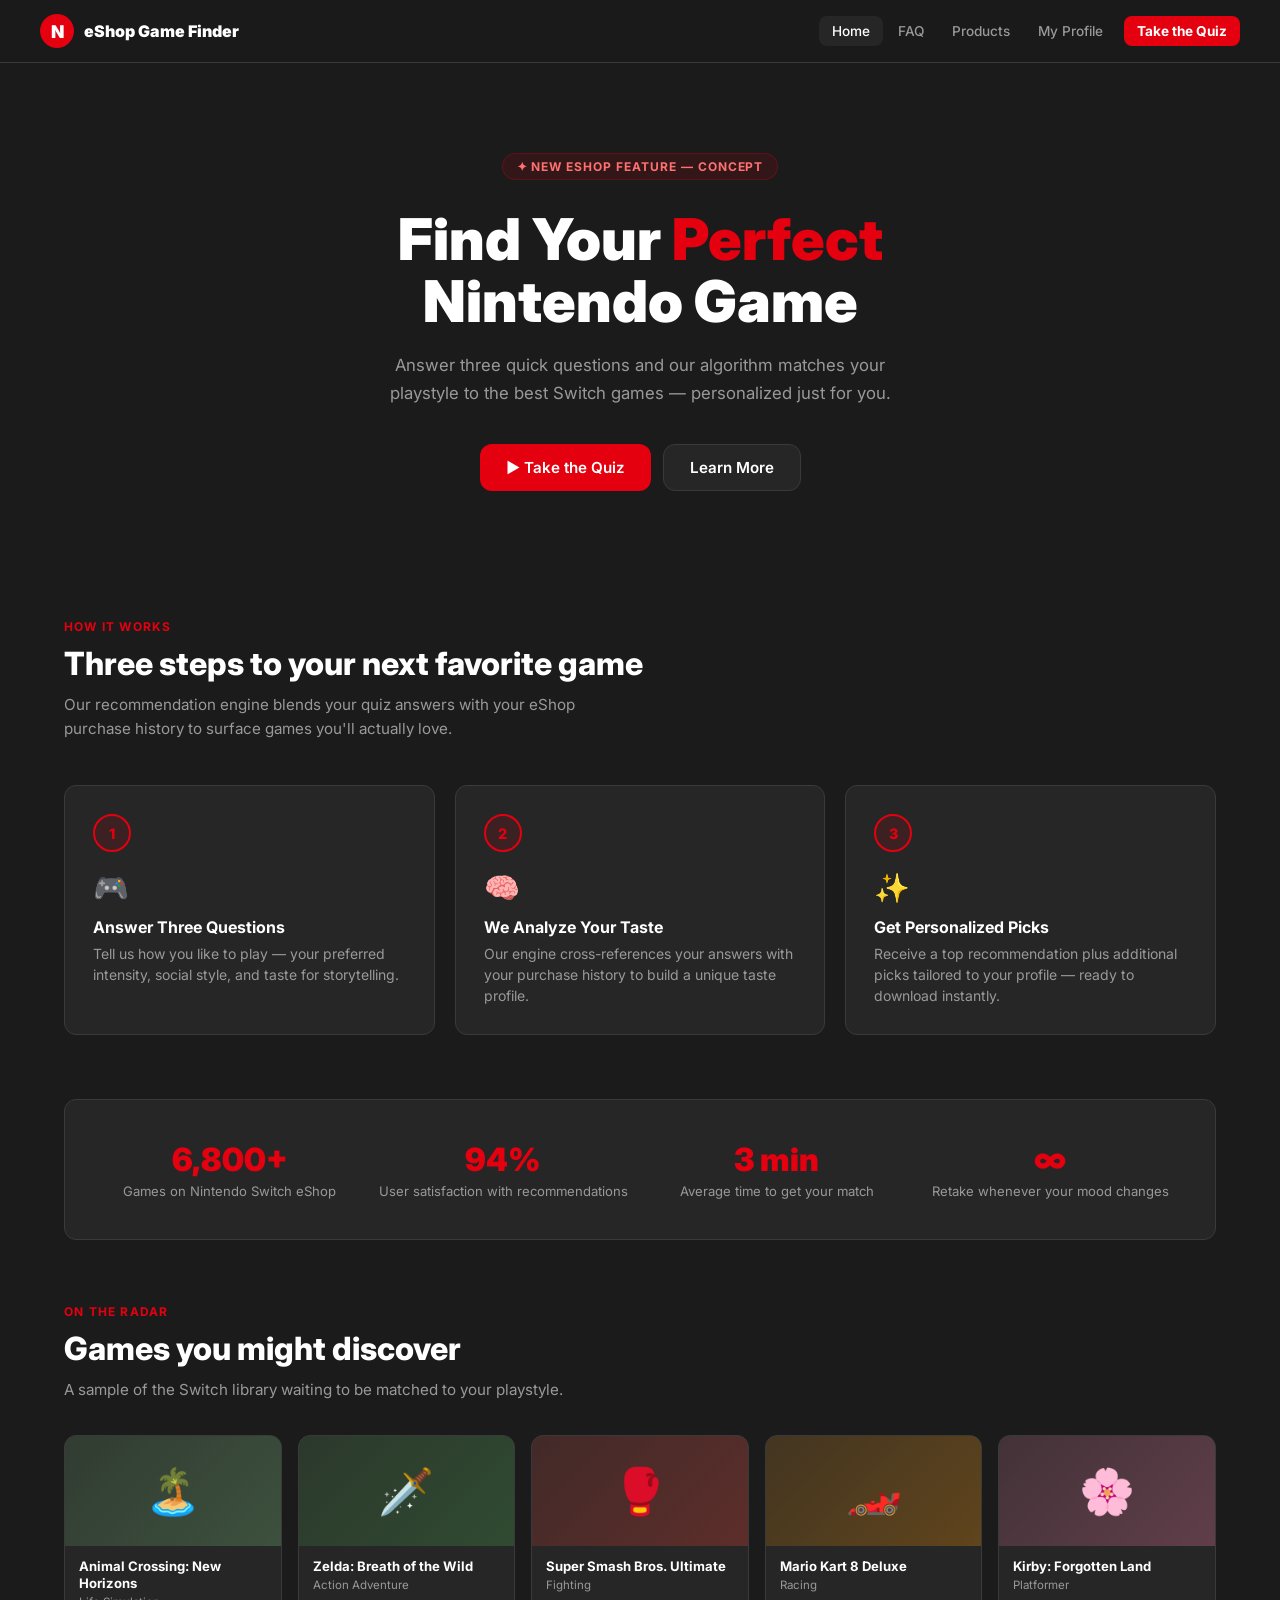
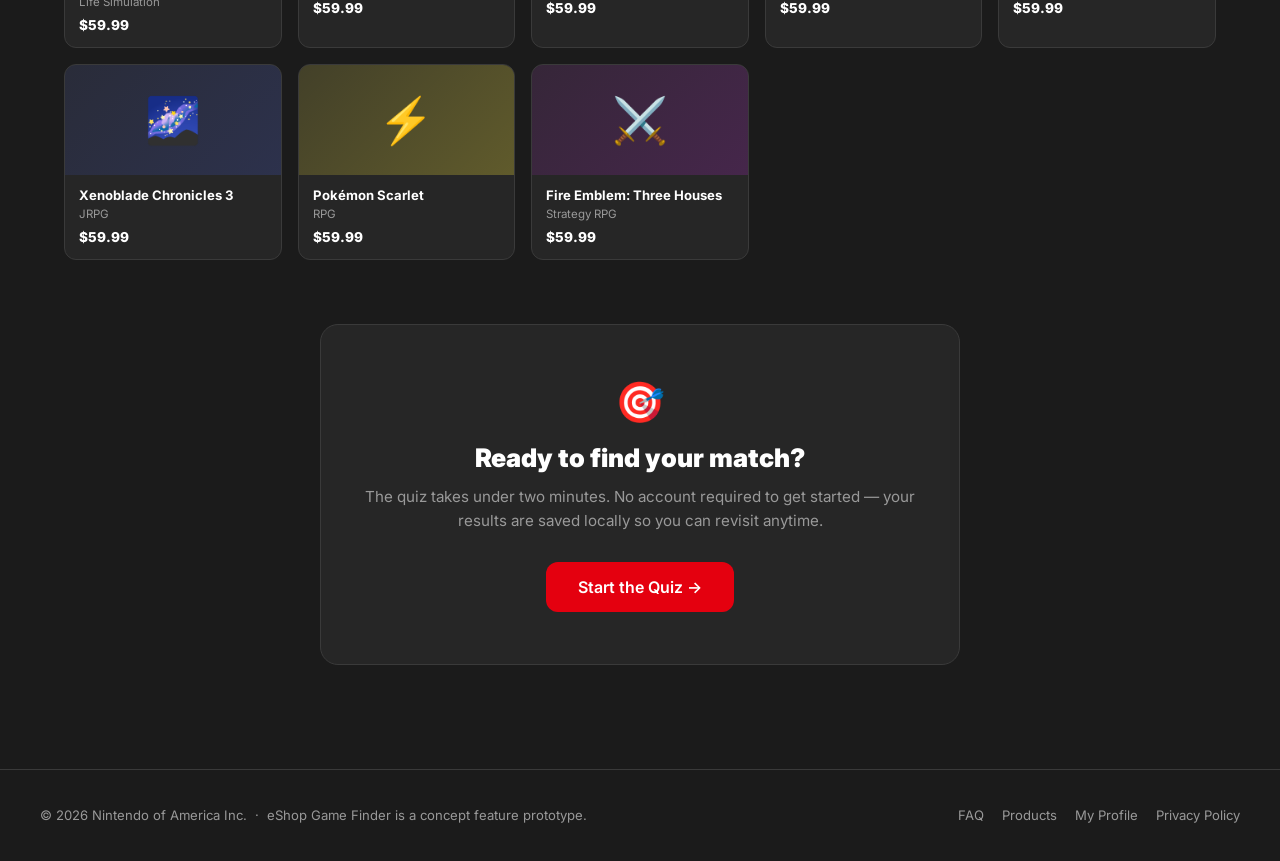
==== index.html @ c7a5e403 "Add files via upload" ====
<!DOCTYPE html>
<html lang="en">
<head>
  <meta charset="UTF-8">
  <meta name="viewport" content="width=device-width, initial-scale=1.0">
  <title>Nintendo eShop — Game Finder</title>
  <link rel="stylesheet" href="styles.css">
</head>
<body>

<nav class="nav">
  <div class="nav-inner">
    <a href="index.html" class="nav-logo">
      <div class="logo-mark">N</div>
      eShop Game Finder
    </a>
    <div class="nav-links">
      <a href="index.html" class="nav-link active">Home</a>
      <a href="faq.html" class="nav-link">FAQ</a>
      <a href="other-products.html" class="nav-link">Products</a>
      <a href="profile.html" class="nav-link">My Profile</a>
      <a href="quiz.html" class="nav-link quiz-cta">Take the Quiz</a>
    </div>
  </div>
</nav>

<!-- HERO -->
<div class="hero">
  <div class="hero-badge">✦ New eShop Feature — Concept</div>
  <h1>Find Your <span>Perfect</span><br>Nintendo Game</h1>
  <p>Answer three quick questions and our algorithm matches your playstyle to the best Switch games — personalized just for you.</p>
  <div class="hero-actions">
    <a href="quiz.html" class="btn btn-primary">▶ Take the Quiz</a>
    <a href="faq.html" class="btn btn-secondary">Learn More</a>
  </div>
</div>

<!-- HOW IT WORKS -->
<section>
  <div class="section-label">How It Works</div>
  <div class="section-title">Three steps to your next favorite game</div>
  <p class="section-sub">Our recommendation engine blends your quiz answers with your eShop purchase history to surface games you'll actually love.</p>
  <div class="steps">
    <div class="step-card">
      <div class="step-num">1</div>
      <div class="step-icon">🎮</div>
      <h3>Answer Three Questions</h3>
      <p>Tell us how you like to play — your preferred intensity, social style, and taste for storytelling.</p>
    </div>
    <div class="step-card">
      <div class="step-num">2</div>
      <div class="step-icon">🧠</div>
      <h3>We Analyze Your Taste</h3>
      <p>Our engine cross-references your answers with your purchase history to build a unique taste profile.</p>
    </div>
    <div class="step-card">
      <div class="step-num">3</div>
      <div class="step-icon">✨</div>
      <h3>Get Personalized Picks</h3>
      <p>Receive a top recommendation plus additional picks tailored to your profile — ready to download instantly.</p>
    </div>
  </div>
</section>

<!-- STATS BANNER -->
<div class="stats-banner">
  <div>
    <div class="stat-big">6,800+</div>
    <div class="stat-desc">Games on Nintendo Switch eShop</div>
  </div>
  <div>
    <div class="stat-big">94%</div>
    <div class="stat-desc">User satisfaction with recommendations</div>
  </div>
  <div>
    <div class="stat-big">3 min</div>
    <div class="stat-desc">Average time to get your match</div>
  </div>
  <div>
    <div class="stat-big">∞</div>
    <div class="stat-desc">Retake whenever your mood changes</div>
  </div>
</div>

<!-- FEATURED GAMES -->
<section>
  <div class="section-label">On the Radar</div>
  <div class="section-title">Games you might discover</div>
  <p class="section-sub">A sample of the Switch library waiting to be matched to your playstyle.</p>
  <div class="games-grid">
    <div class="game-card"><div class="game-cover" style="background:linear-gradient(135deg,#7BC67E22,#7BC67E44)">🏝️</div><div class="game-info"><div class="game-title">Animal Crossing: New Horizons</div><div class="game-genre">Life Simulation</div><div class="game-price">$59.99</div></div></div>
    <div class="game-card"><div class="game-cover" style="background:linear-gradient(135deg,#4CAF5022,#4CAF5044)">🗡️</div><div class="game-info"><div class="game-title">Zelda: Breath of the Wild</div><div class="game-genre">Action Adventure</div><div class="game-price">$59.99</div></div></div>
    <div class="game-card"><div class="game-cover" style="background:linear-gradient(135deg,#F4433622,#F4433644)">🥊</div><div class="game-info"><div class="game-title">Super Smash Bros. Ultimate</div><div class="game-genre">Fighting</div><div class="game-price">$59.99</div></div></div>
    <div class="game-card"><div class="game-cover" style="background:linear-gradient(135deg,#FF980022,#FF980044)">🏎️</div><div class="game-info"><div class="game-title">Mario Kart 8 Deluxe</div><div class="game-genre">Racing</div><div class="game-price">$59.99</div></div></div>
    <div class="game-card"><div class="game-cover" style="background:linear-gradient(135deg,#FF80AB22,#FF80AB44)">🌸</div><div class="game-info"><div class="game-title">Kirby: Forgotten Land</div><div class="game-genre">Platformer</div><div class="game-price">$59.99</div></div></div>
    <div class="game-card"><div class="game-cover" style="background:linear-gradient(135deg,#3F51B522,#3F51B544)">🌌</div><div class="game-info"><div class="game-title">Xenoblade Chronicles 3</div><div class="game-genre">JRPG</div><div class="game-price">$59.99</div></div></div>
    <div class="game-card"><div class="game-cover" style="background:linear-gradient(135deg,#FFEB3B22,#FFEB3B44)">⚡</div><div class="game-info"><div class="game-title">Pokémon Scarlet</div><div class="game-genre">RPG</div><div class="game-price">$59.99</div></div></div>
    <div class="game-card"><div class="game-cover" style="background:linear-gradient(135deg,#9C27B022,#9C27B044)">⚔️</div><div class="game-info"><div class="game-title">Fire Emblem: Three Houses</div><div class="game-genre">Strategy RPG</div><div class="game-price">$59.99</div></div></div>
  </div>
</section>

<!-- CTA BAND -->
<section style="text-align:center; padding-top:0;">
  <div style="background:var(--surface); border:1px solid var(--border); border-radius:18px; padding:52px 32px; max-width:640px; margin:0 auto;">
    <div style="font-size:2.5rem; margin-bottom:16px;">🎯</div>
    <h2 style="font-size:1.6rem; font-weight:900; margin-bottom:12px;">Ready to find your match?</h2>
    <p style="color:var(--text-muted); margin-bottom:28px; font-size:0.95rem; line-height:1.6;">The quiz takes under two minutes. No account required to get started — your results are saved locally so you can revisit anytime.</p>
    <a href="quiz.html" class="btn btn-primary" style="font-size:1rem; padding:15px 32px;">Start the Quiz →</a>
  </div>
</section>

<footer>
  <div class="footer-inner">
    <div class="footer-text">© 2026 Nintendo of America Inc. &nbsp;·&nbsp; eShop Game Finder is a concept feature prototype.</div>
    <div class="footer-links">
      <a href="faq.html">FAQ</a>
      <a href="other-products.html">Products</a>
      <a href="profile.html">My Profile</a>
      <a href="#">Privacy Policy</a>
    </div>
  </div>
</footer>

</body>
</html>
---- styles.css ----
@import url('https://fonts.googleapis.com/css2?family=Inter:wght@300;400;500;600;700;900&display=swap');

* { margin: 0; padding: 0; box-sizing: border-box; }

:root {
  --red: #E4000F;
  --dark-red: #B8000C;
  --bg: #1B1B1B;
  --surface: #262626;
  --surface-2: #333;
  --text: #FFFFFF;
  --text-muted: #999;
  --border: #3A3A3A;
  --radius: 12px;
  --ease: 0.2s ease;
}

body {
  font-family: 'Inter', -apple-system, sans-serif;
  background: var(--bg);
  color: var(--text);
  min-height: 100vh;
}

/* ── NAV ── */
.nav {
  background: rgba(27,27,27,0.96);
  backdrop-filter: blur(12px);
  border-bottom: 1px solid var(--border);
  position: sticky;
  top: 0;
  z-index: 100;
  padding: 0 24px;
}
.nav-inner {
  max-width: 1200px;
  margin: 0 auto;
  display: flex;
  align-items: center;
  height: 62px;
  gap: 8px;
}
.nav-logo {
  display: flex;
  align-items: center;
  gap: 10px;
  text-decoration: none;
  color: var(--text);
  font-weight: 900;
  font-size: 1rem;
  margin-right: auto;
}
.logo-mark {
  background: var(--red);
  color: #fff;
  width: 34px;
  height: 34px;
  border-radius: 50%;
  display: flex;
  align-items: center;
  justify-content: center;
  font-size: 1.1rem;
  font-weight: 900;
  flex-shrink: 0;
}
.nav-links { display: flex; gap: 2px; align-items: center; }
.nav-link {
  color: var(--text-muted);
  text-decoration: none;
  padding: 7px 13px;
  border-radius: 8px;
  font-size: 0.85rem;
  font-weight: 500;
  transition: all var(--ease);
  white-space: nowrap;
}
.nav-link:hover { color: var(--text); background: var(--surface); }
.nav-link.active { color: var(--text); background: var(--surface); }
.nav-link.quiz-cta { background: var(--red); color: #fff; font-weight: 700; margin-left: 6px; }
.nav-link.quiz-cta:hover { background: var(--dark-red); }

/* ── BUTTONS ── */
.btn {
  display: inline-flex;
  align-items: center;
  gap: 8px;
  padding: 13px 26px;
  border-radius: var(--radius);
  font-size: 0.95rem;
  font-weight: 600;
  text-decoration: none;
  cursor: pointer;
  border: none;
  font-family: inherit;
  transition: all var(--ease);
}
.btn-primary { background: var(--red); color: #fff; }
.btn-primary:hover { background: var(--dark-red); transform: translateY(-2px); }
.btn-secondary { background: var(--surface); color: var(--text); border: 1px solid var(--border); }
.btn-secondary:hover { background: var(--surface-2); }
.btn-ghost { background: transparent; color: var(--text-muted); padding: 13px 16px; }
.btn-ghost:hover { color: var(--text); }

/* ── HERO ── */
.hero {
  text-align: center;
  padding: 90px 24px 64px;
  max-width: 1200px;
  margin: 0 auto;
}
.hero-badge {
  display: inline-flex;
  align-items: center;
  gap: 8px;
  background: rgba(228,0,15,0.12);
  border: 1px solid rgba(228,0,15,0.25);
  color: #FF7070;
  padding: 5px 14px;
  border-radius: 100px;
  font-size: 0.75rem;
  font-weight: 700;
  text-transform: uppercase;
  letter-spacing: 0.08em;
  margin-bottom: 28px;
}
.hero h1 {
  font-size: clamp(2rem, 5vw, 3.6rem);
  font-weight: 900;
  line-height: 1.08;
  margin-bottom: 20px;
  max-width: 740px;
  margin-left: auto;
  margin-right: auto;
}
.hero h1 span { color: var(--red); }
.hero p {
  font-size: 1.05rem;
  color: var(--text-muted);
  max-width: 540px;
  margin: 0 auto 36px;
  line-height: 1.65;
}
.hero-actions { display: flex; gap: 12px; justify-content: center; flex-wrap: wrap; }

/* ── SECTIONS ── */
section { padding: 64px 24px; max-width: 1200px; margin: 0 auto; }
.section-label {
  font-size: 0.75rem;
  font-weight: 700;
  text-transform: uppercase;
  letter-spacing: 0.1em;
  color: var(--red);
  margin-bottom: 10px;
}
.section-title { font-size: clamp(1.4rem,3vw,2rem); font-weight: 800; margin-bottom: 10px; }
.section-sub { color: var(--text-muted); font-size: 0.95rem; line-height: 1.6; max-width: 520px; }

/* ── STEPS ── */
.steps {
  display: grid;
  grid-template-columns: repeat(auto-fit, minmax(260px, 1fr));
  gap: 20px;
  margin-top: 44px;
}
.step-card {
  background: var(--surface);
  border: 1px solid var(--border);
  border-radius: var(--radius);
  padding: 28px;
}
.step-num {
  width: 38px; height: 38px;
  background: rgba(228,0,15,0.12);
  border: 2px solid var(--red);
  border-radius: 50%;
  display: flex; align-items: center; justify-content: center;
  font-weight: 800; color: var(--red); font-size: 0.9rem;
  margin-bottom: 18px;
}
.step-icon { font-size: 1.8rem; margin-bottom: 12px; }
.step-card h3 { font-size: 1rem; font-weight: 700; margin-bottom: 6px; }
.step-card p { color: var(--text-muted); font-size: 0.875rem; line-height: 1.5; }

/* ── GAME CARDS ── */
.games-grid {
  display: grid;
  grid-template-columns: repeat(auto-fill, minmax(180px, 1fr));
  gap: 16px;
  margin-top: 32px;
}
.game-card {
  background: var(--surface);
  border: 1px solid var(--border);
  border-radius: var(--radius);
  overflow: hidden;
  transition: all var(--ease);
  cursor: default;
}
.game-card:hover { transform: translateY(-4px); border-color: var(--red); }
.game-cover {
  height: 110px;
  display: flex; align-items: center; justify-content: center;
  font-size: 2.8rem;
}
.game-info { padding: 12px 14px 14px; }
.game-title { font-size: 0.82rem; font-weight: 700; margin-bottom: 3px; line-height: 1.3; }
.game-genre { font-size: 0.72rem; color: var(--text-muted); margin-bottom: 8px; }
.game-price { font-size: 0.85rem; font-weight: 800; color: #fff; }

/* ── QUIZ ── */
.quiz-wrap {
  max-width: 680px;
  margin: 0 auto;
  padding: 56px 24px 80px;
}
.quiz-header { text-align: center; margin-bottom: 44px; }
.progress-track {
  height: 4px;
  background: var(--surface-2);
  border-radius: 100px;
  margin-bottom: 44px;
  overflow: hidden;
}
.progress-fill {
  height: 100%;
  background: var(--red);
  border-radius: 100px;
  transition: width 0.4s ease;
}
.q-card {
  background: var(--surface);
  border: 1px solid var(--border);
  border-radius: 18px;
  padding: 40px;
  display: none;
  animation: fadeUp 0.3s ease;
}
.q-card.active { display: block; }
@keyframes fadeUp {
  from { opacity: 0; transform: translateY(18px); }
  to   { opacity: 1; transform: translateY(0); }
}
.q-label { font-size: 0.72rem; font-weight: 700; text-transform: uppercase; letter-spacing: 0.1em; color: var(--red); margin-bottom: 10px; }
.q-text { font-size: 1.35rem; font-weight: 800; margin-bottom: 6px; line-height: 1.25; }
.q-sub { color: var(--text-muted); font-size: 0.875rem; margin-bottom: 32px; }
.slider-labels { display: flex; justify-content: space-between; margin-bottom: 10px; font-size: 0.75rem; color: var(--text-muted); }
input[type=range] {
  width: 100%;
  -webkit-appearance: none;
  height: 6px;
  border-radius: 100px;
  background: var(--surface-2);
  outline: none;
  cursor: pointer;
  margin-bottom: 16px;
}
input[type=range]::-webkit-slider-thumb {
  -webkit-appearance: none;
  width: 26px; height: 26px;
  border-radius: 50%;
  background: var(--red);
  cursor: pointer;
  box-shadow: 0 0 0 5px rgba(228,0,15,0.18);
  transition: box-shadow 0.15s;
}
input[type=range]::-webkit-slider-thumb:hover { box-shadow: 0 0 0 10px rgba(228,0,15,0.18); }
.slider-val { text-align: center; font-size: 2.2rem; font-weight: 900; color: var(--red); margin-bottom: 6px; }
.slider-desc { text-align: center; font-size: 0.875rem; color: var(--text-muted); min-height: 22px; }
.q-nav { display: flex; justify-content: space-between; align-items: center; margin-top: 12px; }

/* ── RESULTS ── */
.result-card {
  background: var(--surface);
  border: 1px solid var(--border);
  border-radius: 18px;
  padding: 40px;
  display: none;
  animation: fadeUp 0.3s ease;
}
.result-card.active { display: block; }
.result-top { text-align: center; margin-bottom: 28px; }
.result-badge {
  display: inline-block;
  background: rgba(76,175,80,0.12);
  border: 1px solid rgba(76,175,80,0.28);
  color: #81C784;
  padding: 5px 14px;
  border-radius: 100px;
  font-size: 0.72rem;
  font-weight: 700;
  text-transform: uppercase;
  letter-spacing: 0.08em;
  margin-bottom: 14px;
}
.result-top h2 { font-size: 1.6rem; font-weight: 900; margin-bottom: 6px; }
.result-top p { color: var(--text-muted); font-size: 0.9rem; }
.rec-main {
  background: var(--surface-2);
  border-radius: var(--radius);
  padding: 24px;
  display: flex;
  gap: 20px;
  align-items: flex-start;
  margin-bottom: 20px;
}
.game-icon-xl {
  font-size: 3.2rem;
  width: 72px; height: 72px;
  background: var(--bg);
  border-radius: 12px;
  display: flex; align-items: center; justify-content: center;
  flex-shrink: 0;
}
.rec-name { font-size: 1.2rem; font-weight: 900; margin-bottom: 3px; }
.rec-genre-tag { color: var(--red); font-size: 0.72rem; font-weight: 700; text-transform: uppercase; letter-spacing: 0.05em; margin-bottom: 8px; }
.rec-desc { color: var(--text-muted); font-size: 0.875rem; line-height: 1.55; margin-bottom: 14px; }
.rec-price { font-size: 1rem; font-weight: 900; }
.also-like { margin-top: 24px; }
.also-like h4 { font-size: 0.8rem; font-weight: 600; color: var(--text-muted); margin-bottom: 12px; text-transform: uppercase; letter-spacing: 0.06em; }
.also-grid { display: grid; grid-template-columns: 1fr 1fr; gap: 10px; }
.also-card {
  background: var(--bg);
  border: 1px solid var(--border);
  border-radius: 10px;
  padding: 14px;
  display: flex; gap: 10px; align-items: center;
}
.also-icon { font-size: 1.4rem; }
.also-name { font-size: 0.82rem; font-weight: 600; margin-bottom: 2px; line-height: 1.2; }
.also-genre { font-size: 0.72rem; color: var(--text-muted); }
.result-actions { display: flex; gap: 10px; margin-top: 24px; flex-wrap: wrap; }

/* ── FAQ ── */
.faq-wrap { max-width: 760px; margin: 0 auto; padding: 60px 24px 80px; }
.faq-category-label { font-size: 0.72rem; font-weight: 700; text-transform: uppercase; letter-spacing: 0.1em; color: var(--red); margin: 40px 0 4px; }
.faq-item { border-bottom: 1px solid var(--border); }
.faq-item:first-of-type { border-top: 1px solid var(--border); }
.faq-q {
  width: 100%; background: none; border: none; color: var(--text);
  text-align: left; padding: 18px 0; font-size: 0.95rem; font-weight: 600;
  cursor: pointer; display: flex; justify-content: space-between; align-items: center;
  gap: 16px; font-family: inherit; transition: color var(--ease);
}
.faq-q:hover { color: var(--red); }
.faq-chevron { transition: transform var(--ease); color: var(--text-muted); flex-shrink: 0; font-size: 1.1rem; }
.faq-item.open .faq-chevron { transform: rotate(180deg); color: var(--red); }
.faq-a { max-height: 0; overflow: hidden; transition: max-height 0.35s ease, padding 0.3s ease; }
.faq-item.open .faq-a { max-height: 600px; padding-bottom: 18px; }
.faq-a p { color: var(--text-muted); line-height: 1.7; font-size: 0.9rem; }
.faq-a p + p { margin-top: 10px; }

/* ── PRODUCTS ── */
.products-grid {
  display: grid;
  grid-template-columns: repeat(auto-fill, minmax(270px,1fr));
  gap: 20px;
  margin-top: 32px;
}
.product-card {
  background: var(--surface);
  border: 1px solid var(--border);
  border-radius: var(--radius);
  overflow: hidden;
  transition: all var(--ease);
}
.product-card:hover { transform: translateY(-4px); border-color: var(--red); }
.product-cover {
  height: 150px;
  display: flex; align-items: center; justify-content: center;
  font-size: 3.5rem;
}
.product-info { padding: 18px 20px 20px; }
.product-name { font-size: 0.95rem; font-weight: 700; margin-bottom: 6px; }
.product-desc { color: var(--text-muted); font-size: 0.82rem; line-height: 1.5; margin-bottom: 12px; }
.product-price { font-size: 0.95rem; font-weight: 800; color: #fff; }
.tag { display: inline-block; background: rgba(228,0,15,0.12); color: #FF7070; font-size: 0.68rem; font-weight: 700; padding: 3px 8px; border-radius: 6px; text-transform: uppercase; letter-spacing: 0.05em; margin-bottom: 8px; }

/* ── PROFILE ── */
.profile-wrap { max-width: 880px; margin: 0 auto; padding: 56px 24px 80px; }
.profile-hero {
  display: flex; align-items: center; gap: 24px;
  background: var(--surface);
  border: 1px solid var(--border);
  border-radius: var(--radius);
  padding: 28px 32px;
  margin-bottom: 24px;
}
.avatar {
  width: 72px; height: 72px;
  background: var(--red);
  border-radius: 50%;
  display: flex; align-items: center; justify-content: center;
  font-size: 1.8rem; color: #fff;
  flex-shrink: 0;
}
.profile-name { font-size: 1.3rem; font-weight: 800; margin-bottom: 2px; }
.profile-since { color: var(--text-muted); font-size: 0.85rem; }
.profile-stats { display: flex; gap: 28px; margin-top: 12px; }
.stat-val { font-size: 1.4rem; font-weight: 900; color: var(--red); }
.stat-lbl { font-size: 0.72rem; color: var(--text-muted); text-transform: uppercase; letter-spacing: 0.06em; }
.p-card { background: var(--surface); border: 1px solid var(--border); border-radius: var(--radius); padding: 24px 28px; margin-bottom: 20px; }
.p-card-title { font-size: 0.9rem; font-weight: 700; margin-bottom: 18px; padding-bottom: 12px; border-bottom: 1px solid var(--border); }
.purchase-row { display: flex; align-items: center; gap: 14px; padding: 11px 0; border-bottom: 1px solid var(--border); }
.purchase-row:last-child { border-bottom: none; }
.p-icon { font-size: 1.4rem; width: 38px; height: 38px; background: var(--bg); border-radius: 8px; display: flex; align-items: center; justify-content: center; flex-shrink: 0; }
.p-name { font-size: 0.87rem; font-weight: 600; flex: 1; }
.p-date { font-size: 0.77rem; color: var(--text-muted); white-space: nowrap; }
.p-price { font-size: 0.85rem; font-weight: 700; }
.rec-row { display: flex; gap: 12px; align-items: center; padding: 12px 0; border-bottom: 1px solid var(--border); }
.rec-row:last-child { border-bottom: none; }
.rec-rank { font-size: 0.72rem; font-weight: 700; color: var(--red); width: 28px; }
.rec-row-info h4 { font-size: 0.87rem; font-weight: 600; margin-bottom: 2px; }
.rec-row-info p { font-size: 0.77rem; color: var(--text-muted); }
.match-bar-wrap { margin-left: auto; width: 80px; }
.match-label { font-size: 0.68rem; color: var(--text-muted); text-align: right; margin-bottom: 3px; }
.match-bar { height: 4px; background: var(--surface-2); border-radius: 100px; overflow: hidden; }
.match-fill { height: 100%; background: var(--red); border-radius: 100px; }

/* ── STATS BANNER ── */
.stats-banner {
  background: var(--surface);
  border: 1px solid var(--border);
  border-radius: var(--radius);
  padding: 40px;
  display: grid;
  grid-template-columns: repeat(auto-fit, minmax(160px,1fr));
  gap: 24px;
  text-align: center;
  margin: 0 24px;
  max-width: 1152px;
  margin-left: auto; margin-right: auto;
}
.stat-big { font-size: 2rem; font-weight: 900; color: var(--red); }
.stat-desc { font-size: 0.82rem; color: var(--text-muted); margin-top: 4px; }

/* ── FOOTER ── */
footer {
  border-top: 1px solid var(--border);
  padding: 36px 24px;
  margin-top: 40px;
}
.footer-inner {
  max-width: 1200px; margin: 0 auto;
  display: flex; justify-content: space-between; align-items: center;
  flex-wrap: wrap; gap: 16px;
}
.footer-text { color: var(--text-muted); font-size: 0.82rem; line-height: 1.5; }
.footer-links { display: flex; gap: 18px; flex-wrap: wrap; }
.footer-links a { color: var(--text-muted); text-decoration: none; font-size: 0.82rem; transition: color var(--ease); }
.footer-links a:hover { color: var(--text); }

@media (max-width: 600px) {
  .nav-links { gap: 1px; }
  .nav-link { padding: 6px 9px; font-size: 0.78rem; }
  .rec-main { flex-direction: column; }
  .also-grid { grid-template-columns: 1fr; }
  .profile-hero { flex-direction: column; text-align: center; }
  .profile-stats { justify-content: center; }
  .q-nav { flex-direction: column; gap: 10px; }
}
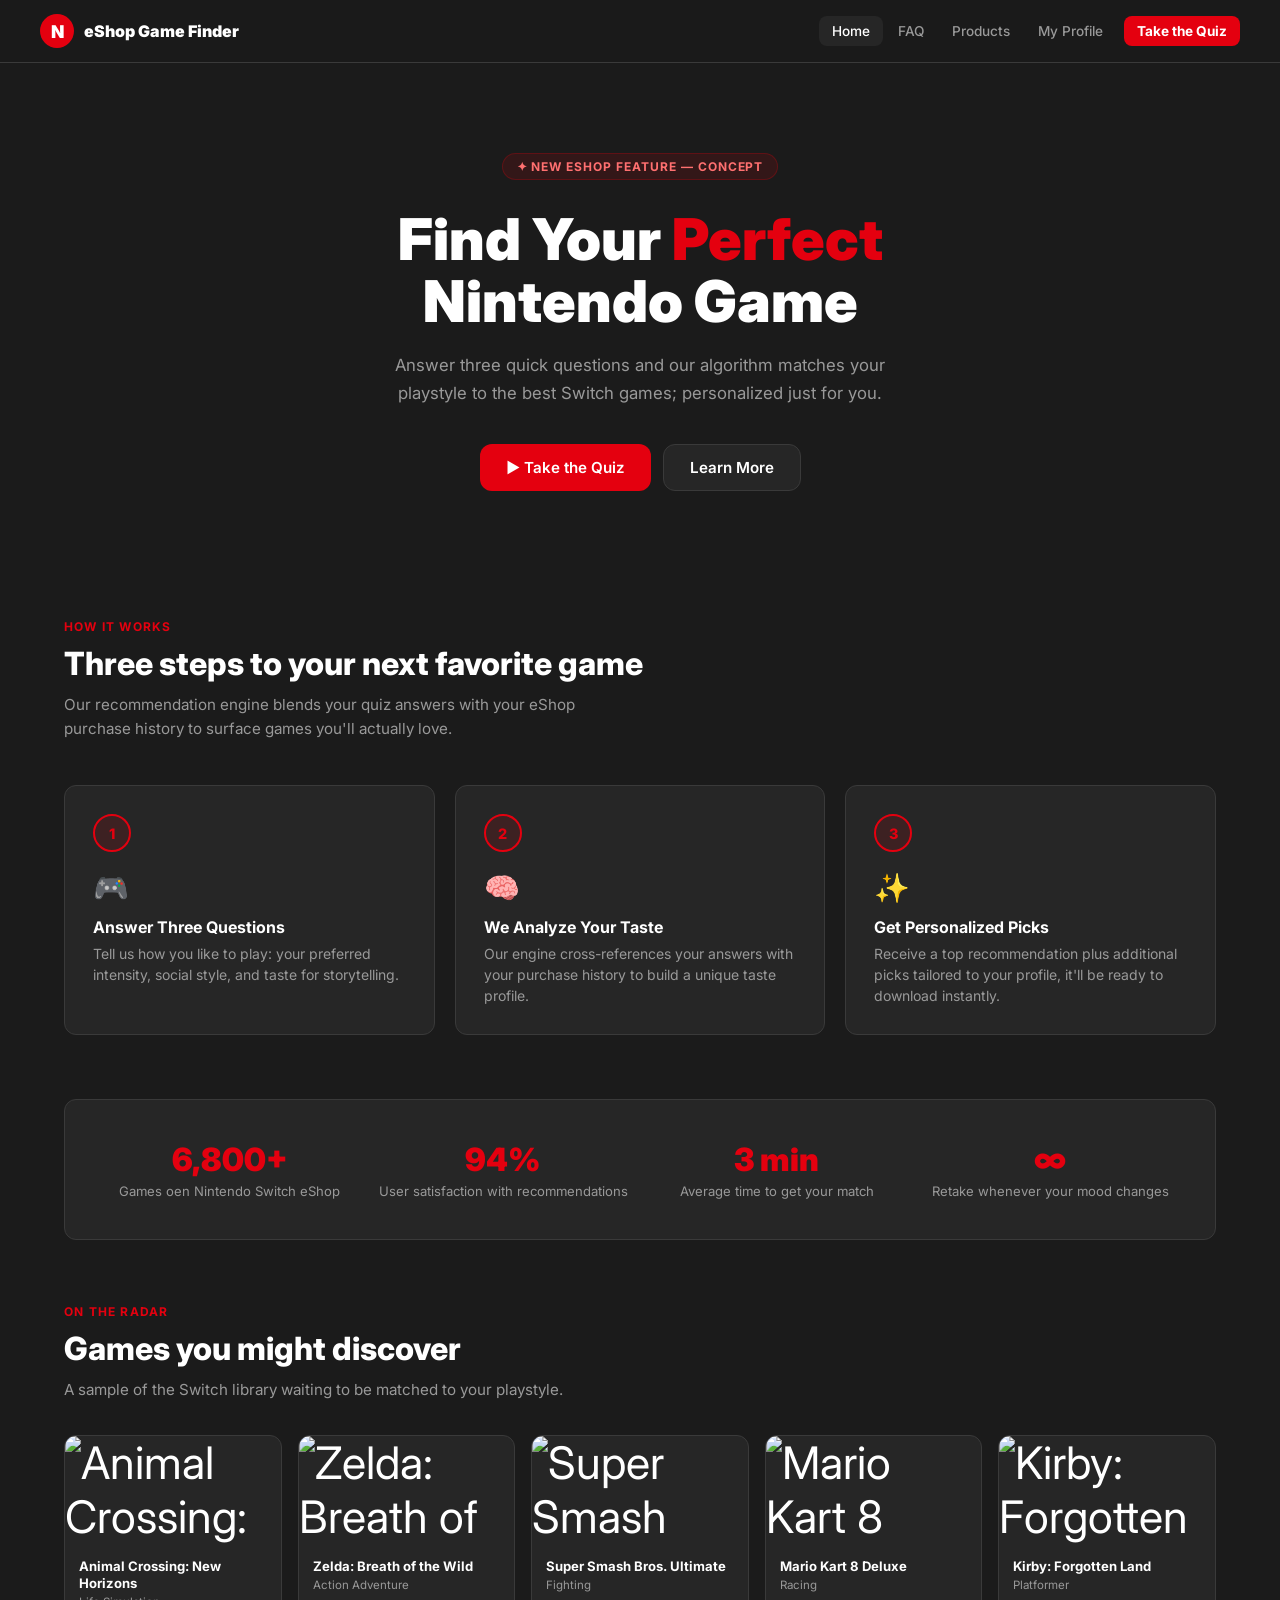
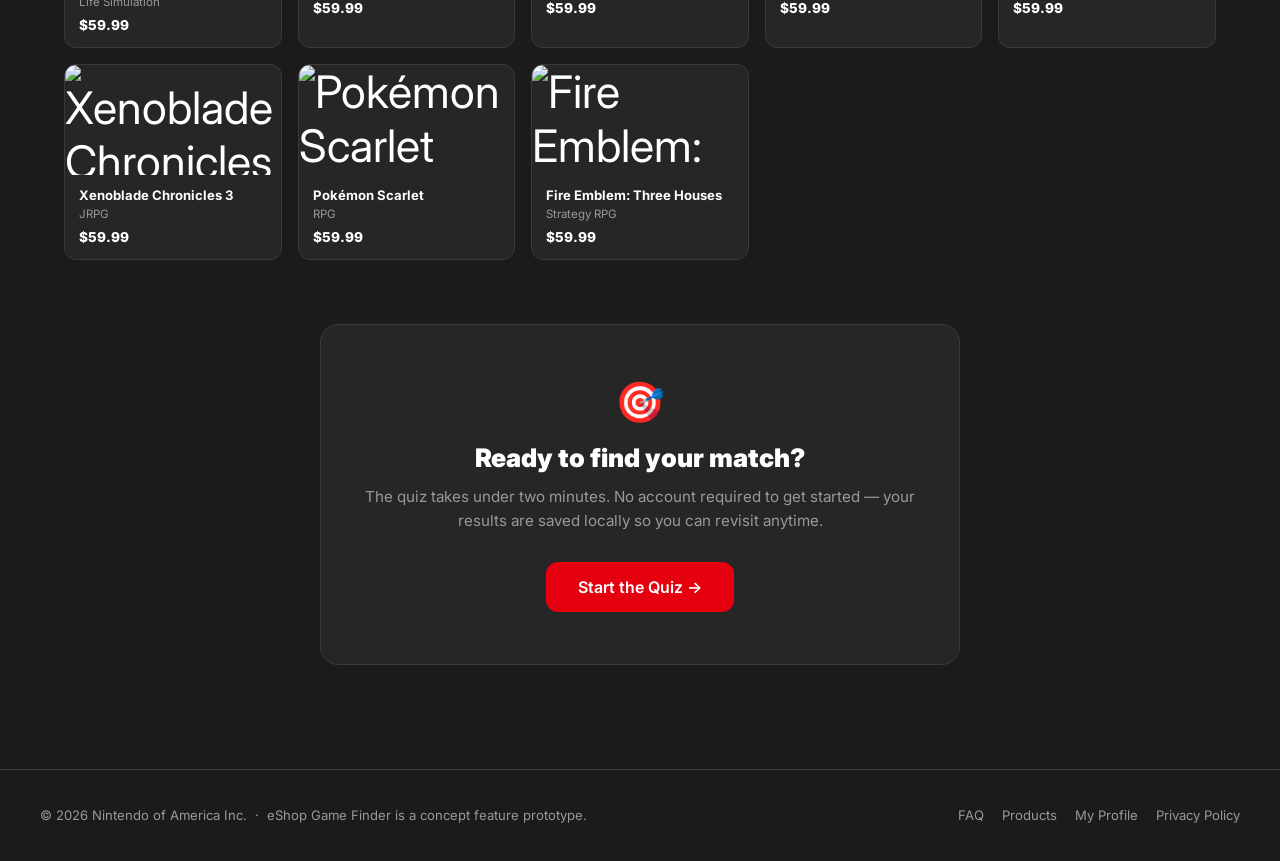
==== commit caa419f6: "Images in index.html Updated the title and improved text clarity in various sections." ====
--- a/index.html
+++ b/index.html
@@ -3,8 +3,19 @@
 <head>
   <meta charset="UTF-8">
   <meta name="viewport" content="width=device-width, initial-scale=1.0">
-  <title>Nintendo eShop — Game Finder</title>
+  <title>Nintendo eShop's Game Finder</title>
   <link rel="stylesheet" href="styles.css">
+  <style>
+    .game-cover {
+      overflow: hidden;
+    }
+    .game-cover img {
+      width: 100%;
+      height: 100%;
+      object-fit: cover;
+      display: block;
+    }
+  </style>
 </head>
 <body>
 
@@ -28,7 +39,7 @@
 <div class="hero">
   <div class="hero-badge">✦ New eShop Feature — Concept</div>
   <h1>Find Your <span>Perfect</span><br>Nintendo Game</h1>
-  <p>Answer three quick questions and our algorithm matches your playstyle to the best Switch games — personalized just for you.</p>
+  <p>Answer three quick questions and our algorithm matches your playstyle to the best Switch games; personalized just for you.</p>
   <div class="hero-actions">
     <a href="quiz.html" class="btn btn-primary">▶ Take the Quiz</a>
     <a href="faq.html" class="btn btn-secondary">Learn More</a>
@@ -45,7 +56,7 @@
       <div class="step-num">1</div>
       <div class="step-icon">🎮</div>
       <h3>Answer Three Questions</h3>
-      <p>Tell us how you like to play — your preferred intensity, social style, and taste for storytelling.</p>
+      <p>Tell us how you like to play: your preferred intensity, social style, and taste for storytelling.</p>
     </div>
     <div class="step-card">
       <div class="step-num">2</div>
@@ -57,7 +68,7 @@
       <div class="step-num">3</div>
       <div class="step-icon">✨</div>
       <h3>Get Personalized Picks</h3>
-      <p>Receive a top recommendation plus additional picks tailored to your profile — ready to download instantly.</p>
+      <p>Receive a top recommendation plus additional picks tailored to your profile, it'll be ready to download instantly.</p>
     </div>
   </div>
 </section>
@@ -66,7 +77,7 @@
 <div class="stats-banner">
   <div>
     <div class="stat-big">6,800+</div>
-    <div class="stat-desc">Games on Nintendo Switch eShop</div>
+    <div class="stat-desc">Games oen Nintendo Switch eShop</div>
   </div>
   <div>
     <div class="stat-big">94%</div>
@@ -88,14 +99,14 @@
   <div class="section-title">Games you might discover</div>
   <p class="section-sub">A sample of the Switch library waiting to be matched to your playstyle.</p>
   <div class="games-grid">
-    <div class="game-card"><div class="game-cover" style="background:linear-gradient(135deg,#7BC67E22,#7BC67E44)">🏝️</div><div class="game-info"><div class="game-title">Animal Crossing: New Horizons</div><div class="game-genre">Life Simulation</div><div class="game-price">$59.99</div></div></div>
-    <div class="game-card"><div class="game-cover" style="background:linear-gradient(135deg,#4CAF5022,#4CAF5044)">🗡️</div><div class="game-info"><div class="game-title">Zelda: Breath of the Wild</div><div class="game-genre">Action Adventure</div><div class="game-price">$59.99</div></div></div>
-    <div class="game-card"><div class="game-cover" style="background:linear-gradient(135deg,#F4433622,#F4433644)">🥊</div><div class="game-info"><div class="game-title">Super Smash Bros. Ultimate</div><div class="game-genre">Fighting</div><div class="game-price">$59.99</div></div></div>
-    <div class="game-card"><div class="game-cover" style="background:linear-gradient(135deg,#FF980022,#FF980044)">🏎️</div><div class="game-info"><div class="game-title">Mario Kart 8 Deluxe</div><div class="game-genre">Racing</div><div class="game-price">$59.99</div></div></div>
-    <div class="game-card"><div class="game-cover" style="background:linear-gradient(135deg,#FF80AB22,#FF80AB44)">🌸</div><div class="game-info"><div class="game-title">Kirby: Forgotten Land</div><div class="game-genre">Platformer</div><div class="game-price">$59.99</div></div></div>
-    <div class="game-card"><div class="game-cover" style="background:linear-gradient(135deg,#3F51B522,#3F51B544)">🌌</div><div class="game-info"><div class="game-title">Xenoblade Chronicles 3</div><div class="game-genre">JRPG</div><div class="game-price">$59.99</div></div></div>
-    <div class="game-card"><div class="game-cover" style="background:linear-gradient(135deg,#FFEB3B22,#FFEB3B44)">⚡</div><div class="game-info"><div class="game-title">Pokémon Scarlet</div><div class="game-genre">RPG</div><div class="game-price">$59.99</div></div></div>
-    <div class="game-card"><div class="game-cover" style="background:linear-gradient(135deg,#9C27B022,#9C27B044)">⚔️</div><div class="game-info"><div class="game-title">Fire Emblem: Three Houses</div><div class="game-genre">Strategy RPG</div><div class="game-price">$59.99</div></div></div>
+    <div class="game-card"><div class="game-cover"><img src="images/animal-crossing.jpg" alt="Animal Crossing: New Horizons"></div><div class="game-info"><div class="game-title">Animal Crossing: New Horizons</div><div class="game-genre">Life Simulation</div><div class="game-price">$59.99</div></div></div>
+    <div class="game-card"><div class="game-cover"><img src="images/zelda-botw.jpg" alt="Zelda: Breath of the Wild"></div><div class="game-info"><div class="game-title">Zelda: Breath of the Wild</div><div class="game-genre">Action Adventure</div><div class="game-price">$59.99</div></div></div>
+    <div class="game-card"><div class="game-cover"><img src="images/smash-bros.jpg" alt="Super Smash Bros. Ultimate"></div><div class="game-info"><div class="game-title">Super Smash Bros. Ultimate</div><div class="game-genre">Fighting</div><div class="game-price">$59.99</div></div></div>
+    <div class="game-card"><div class="game-cover"><img src="images/mario-kart-8.jpg" alt="Mario Kart 8 Deluxe"></div><div class="game-info"><div class="game-title">Mario Kart 8 Deluxe</div><div class="game-genre">Racing</div><div class="game-price">$59.99</div></div></div>
+    <div class="game-card"><div class="game-cover"><img src="images/kirby.jpg" alt="Kirby: Forgotten Land"></div><div class="game-info"><div class="game-title">Kirby: Forgotten Land</div><div class="game-genre">Platformer</div><div class="game-price">$59.99</div></div></div>
+    <div class="game-card"><div class="game-cover"><img src="images/xenoblade-3.jpg" alt="Xenoblade Chronicles 3"></div><div class="game-info"><div class="game-title">Xenoblade Chronicles 3</div><div class="game-genre">JRPG</div><div class="game-price">$59.99</div></div></div>
+    <div class="game-card"><div class="game-cover"><img src="images/pokemon-scarlet.jpg" alt="Pokémon Scarlet"></div><div class="game-info"><div class="game-title">Pokémon Scarlet</div><div class="game-genre">RPG</div><div class="game-price">$59.99</div></div></div>
+    <div class="game-card"><div class="game-cover"><img src="images/fire-emblem.jpg" alt="Fire Emblem: Three Houses"></div><div class="game-info"><div class="game-title">Fire Emblem: Three Houses</div><div class="game-genre">Strategy RPG</div><div class="game-price">$59.99</div></div></div>
   </div>
 </section>
 
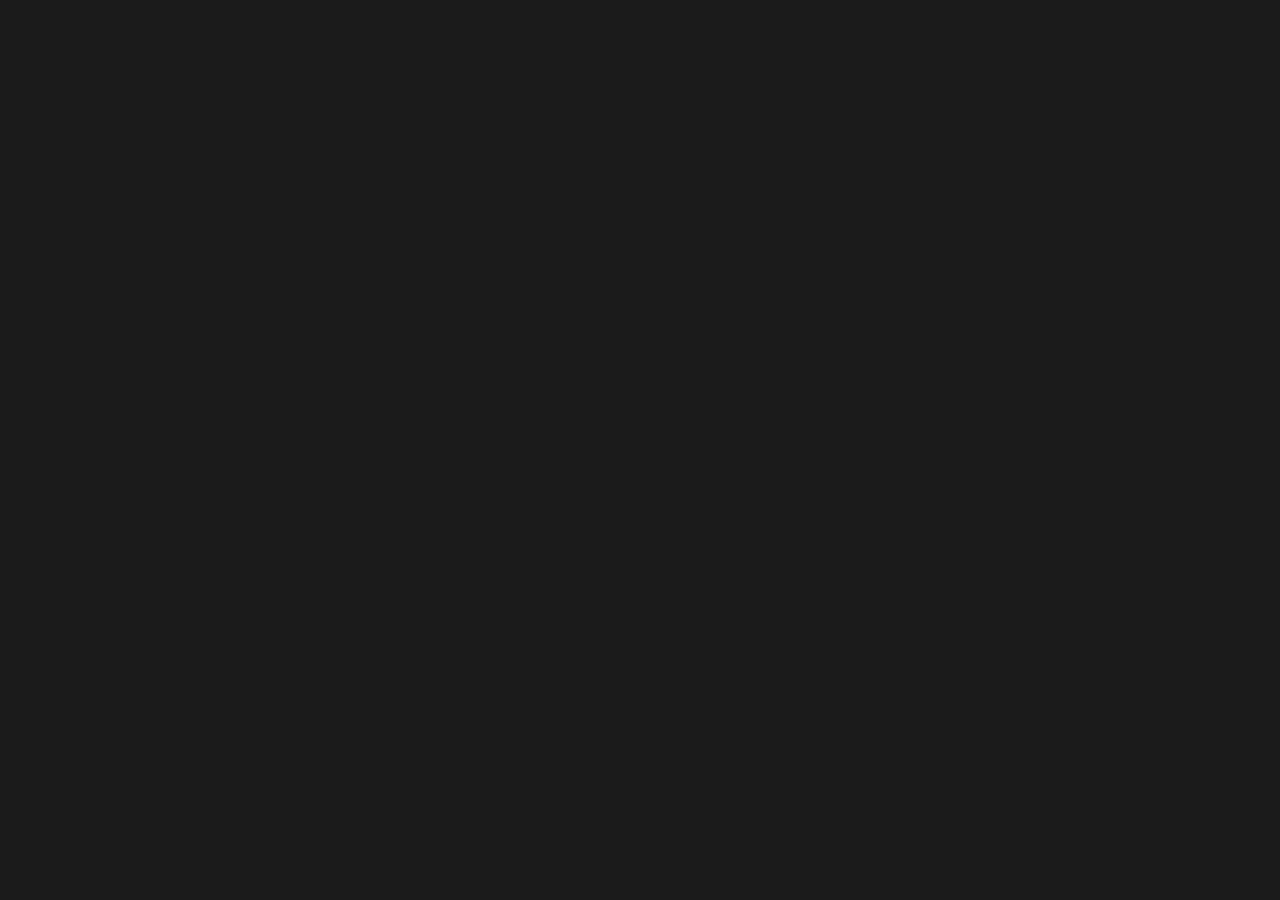
==== commit 634fd809: "Enhance layout with Joy-Con controls and hero section styles Added CSS styles for Joy-Con controls a" ====
--- a/index.html
+++ b/index.html
@@ -15,122 +15,63 @@
       object-fit: cover;
       display: block;
     }
-  </style>
-</head>
-<body>
 
-<nav class="nav">
-  <div class="nav-inner">
-    <a href="index.html" class="nav-logo">
-      <div class="logo-mark">N</div>
-      eShop Game Finder
-    </a>
-    <div class="nav-links">
-      <a href="index.html" class="nav-link active">Home</a>
-      <a href="faq.html" class="nav-link">FAQ</a>
-      <a href="other-products.html" class="nav-link">Products</a>
-      <a href="profile.html" class="nav-link">My Profile</a>
-      <a href="quiz.html" class="nav-link quiz-cta">Take the Quiz</a>
-    </div>
-  </div>
-</nav>
+    /* ── Nintendo Switch hero ───────────────────────────── */
+    .switch-console {
+      display: flex;
+      align-items: stretch;
+      max-width: 940px;
+      margin: 40px auto 24px;
+      padding: 0 16px;
+      filter: drop-shadow(0 24px 48px rgba(0,0,0,0.35));
+    }
 
-<!-- HERO -->
-<div class="hero">
-  <div class="hero-badge">✦ New eShop Feature — Concept</div>
-  <h1>Find Your <span>Perfect</span><br>Nintendo Game</h1>
-  <p>Answer three quick questions and our algorithm matches your playstyle to the best Switch games; personalized just for you.</p>
-  <div class="hero-actions">
-    <a href="quiz.html" class="btn btn-primary">▶ Take the Quiz</a>
-    <a href="faq.html" class="btn btn-secondary">Learn More</a>
-  </div>
-</div>
+    .joycon {
+      flex: 0 0 clamp(46px, 9vw, 76px);
+      display: flex;
+      flex-direction: column;
+      align-items: center;
+      justify-content: space-between;
+      padding: clamp(20px, 4vw, 40px) 0;
+      position: relative;
+    }
+    .joycon-left {
+      background: linear-gradient(135deg, #28c0f5, #1591d6);
+      border-radius: 44px 8px 8px 44px;
+      box-shadow: inset 0 0 22px rgba(0,0,0,0.18);
+    }
+    .joycon-right {
+      background: linear-gradient(135deg, #ff4655, #e01b34);
+      border-radius: 8px 44px 44px 8px;
+      box-shadow: inset 0 0 22px rgba(0,0,0,0.18);
+    }
 
-<!-- HOW IT WORKS -->
-<section>
-  <div class="section-label">How It Works</div>
-  <div class="section-title">Three steps to your next favorite game</div>
-  <p class="section-sub">Our recommendation engine blends your quiz answers with your eShop purchase history to surface games you'll actually love.</p>
-  <div class="steps">
-    <div class="step-card">
-      <div class="step-num">1</div>
-      <div class="step-icon">🎮</div>
-      <h3>Answer Three Questions</h3>
-      <p>Tell us how you like to play: your preferred intensity, social style, and taste for storytelling.</p>
-    </div>
-    <div class="step-card">
-      <div class="step-num">2</div>
-      <div class="step-icon">🧠</div>
-      <h3>We Analyze Your Taste</h3>
-      <p>Our engine cross-references your answers with your purchase history to build a unique taste profile.</p>
-    </div>
-    <div class="step-card">
-      <div class="step-num">3</div>
-      <div class="step-icon">✨</div>
-      <h3>Get Personalized Picks</h3>
-      <p>Receive a top recommendation plus additional picks tailored to your profile, it'll be ready to download instantly.</p>
-    </div>
-  </div>
-</section>
-
-<!-- STATS BANNER -->
-<div class="stats-banner">
-  <div>
-    <div class="stat-big">6,800+</div>
-    <div class="stat-desc">Games oen Nintendo Switch eShop</div>
-  </div>
-  <div>
-    <div class="stat-big">94%</div>
-    <div class="stat-desc">User satisfaction with recommendations</div>
-  </div>
-  <div>
-    <div class="stat-big">3 min</div>
-    <div class="stat-desc">Average time to get your match</div>
-  </div>
-  <div>
-    <div class="stat-big">∞</div>
-    <div class="stat-desc">Retake whenever your mood changes</div>
-  </div>
-</div>
-
-<!-- FEATURED GAMES -->
-<section>
-  <div class="section-label">On the Radar</div>
-  <div class="section-title">Games you might discover</div>
-  <p class="section-sub">A sample of the Switch library waiting to be matched to your playstyle.</p>
-  <div class="games-grid">
-    <div class="game-card"><div class="game-cover"><img src="images/animal-crossing.jpg" alt="Animal Crossing: New Horizons"></div><div class="game-info"><div class="game-title">Animal Crossing: New Horizons</div><div class="game-genre">Life Simulation</div><div class="game-price">$59.99</div></div></div>
-    <div class="game-card"><div class="game-cover"><img src="images/zelda-botw.jpg" alt="Zelda: Breath of the Wild"></div><div class="game-info"><div class="game-title">Zelda: Breath of the Wild</div><div class="game-genre">Action Adventure</div><div class="game-price">$59.99</div></div></div>
-    <div class="game-card"><div class="game-cover"><img src="images/smash-bros.jpg" alt="Super Smash Bros. Ultimate"></div><div class="game-info"><div class="game-title">Super Smash Bros. Ultimate</div><div class="game-genre">Fighting</div><div class="game-price">$59.99</div></div></div>
-    <div class="game-card"><div class="game-cover"><img src="images/mario-kart-8.jpg" alt="Mario Kart 8 Deluxe"></div><div class="game-info"><div class="game-title">Mario Kart 8 Deluxe</div><div class="game-genre">Racing</div><div class="game-price">$59.99</div></div></div>
-    <div class="game-card"><div class="game-cover"><img src="images/kirby.jpg" alt="Kirby: Forgotten Land"></div><div class="game-info"><div class="game-title">Kirby: Forgotten Land</div><div class="game-genre">Platformer</div><div class="game-price">$59.99</div></div></div>
-    <div class="game-card"><div class="game-cover"><img src="images/xenoblade-3.jpg" alt="Xenoblade Chronicles 3"></div><div class="game-info"><div class="game-title">Xenoblade Chronicles 3</div><div class="game-genre">JRPG</div><div class="game-price">$59.99</div></div></div>
-    <div class="game-card"><div class="game-cover"><img src="images/pokemon-scarlet.jpg" alt="Pokémon Scarlet"></div><div class="game-info"><div class="game-title">Pokémon Scarlet</div><div class="game-genre">RPG</div><div class="game-price">$59.99</div></div></div>
-    <div class="game-card"><div class="game-cover"><img src="images/fire-emblem.jpg" alt="Fire Emblem: Three Houses"></div><div class="game-info"><div class="game-title">Fire Emblem: Three Houses</div><div class="game-genre">Strategy RPG</div><div class="game-price">$59.99</div></div></div>
-  </div>
-</section>
-
-<!-- CTA BAND -->
-<section style="text-align:center; padding-top:0;">
-  <div style="background:var(--surface); border:1px solid var(--border); border-radius:18px; padding:52px 32px; max-width:640px; margin:0 auto;">
-    <div style="font-size:2.5rem; margin-bottom:16px;">🎯</div>
-    <h2 style="font-size:1.6rem; font-weight:900; margin-bottom:12px;">Ready to find your match?</h2>
-    <p style="color:var(--text-muted); margin-bottom:28px; font-size:0.95rem; line-height:1.6;">The quiz takes under two minutes. No account required to get started — your results are saved locally so you can revisit anytime.</p>
-    <a href="quiz.html" class="btn btn-primary" style="font-size:1rem; padding:15px 32px;">Start the Quiz →</a>
-  </div>
-</section>
-
-<footer>
-  <div class="footer-inner">
-    <div class="footer-text">© 2026 Nintendo of America Inc. &nbsp;·&nbsp; eShop Game Finder is a concept feature prototype.</div>
-    <div class="footer-links">
-      <a href="faq.html">FAQ</a>
-      <a href="other-products.html">Products</a>
-      <a href="profile.html">My Profile</a>
-      <a href="#">Privacy Policy</a>
-    </div>
-  </div>
-</footer>
-
-</body>
-</html>
+    /* Joy-Con controls (CSS-drawn) */
+    .stick {
+      width: clamp(20px, 3.6vw, 30px);
+      height: clamp(20px, 3.6vw, 30px);
+      border-radius: 50%;
+      background: radial-gradient(circle at 35% 32%, #5a5a5a, #161616);
+      border: 3px solid rgba(0,0,0,0.28);
+    }
+    .btn-cluster {
+      display: grid;
+      grid-template-columns: repeat(3, 1fr);
+      grid-template-rows: repeat(3, 1fr);
+      gap: 3px;
+      width: clamp(30px, 5.4vw, 46px);
+      height: clamp(30px, 5.4vw, 46px);
+    }
+    .btn-cluster span {
+      border-radius: 50%;
+      background: rgba(0,0,0,0.22);
+    }
+    .dpad span:nth-child(2),
+    .dpad span:nth-child(4),
+    .dpad span:nth-child(6),
+    .dpad span:nth-child(8) { background: rgba(0,0,0,0.32); }
+    .dpad span:nth-child(1),
+    .dpad span:nth-child(3),
+    .dpad span:nth-child(5),
+    .dpad span:nth-child(7),
+    .dpad span:nth-child(9) { background: transparent; }
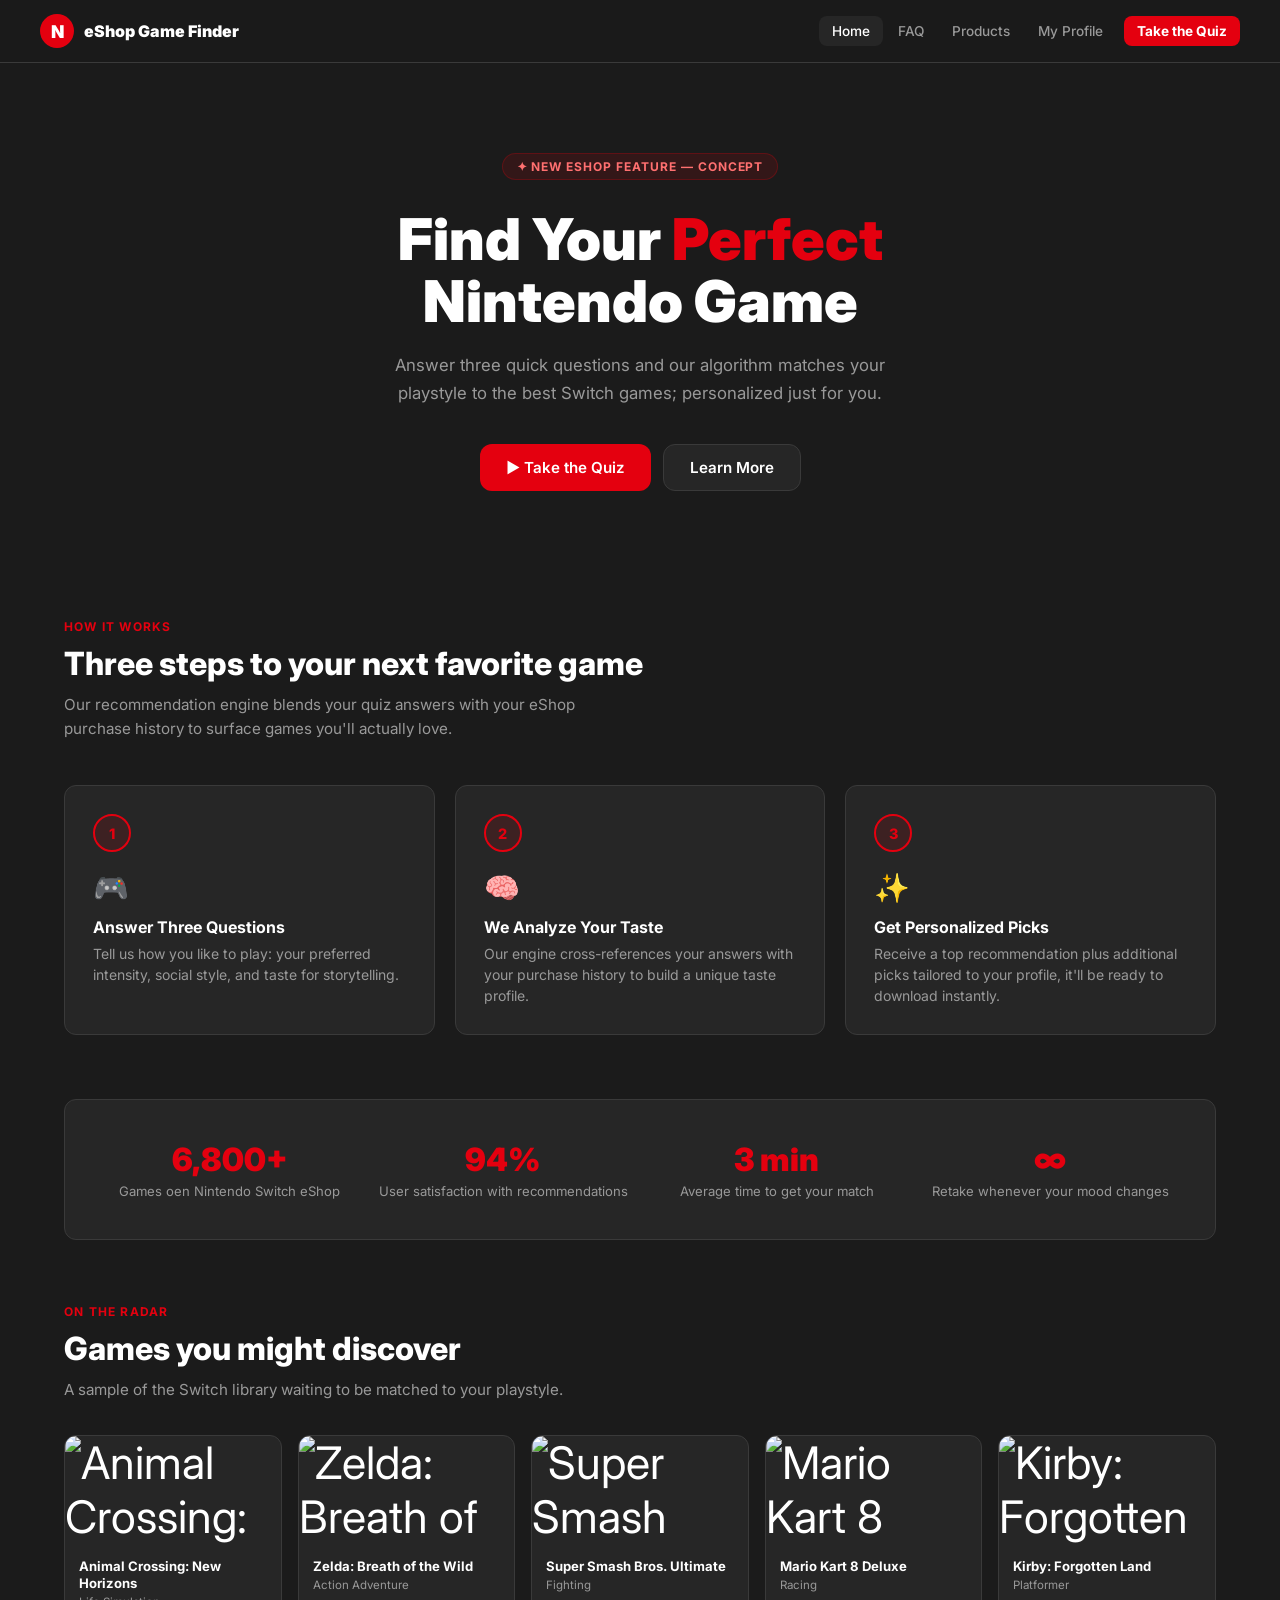
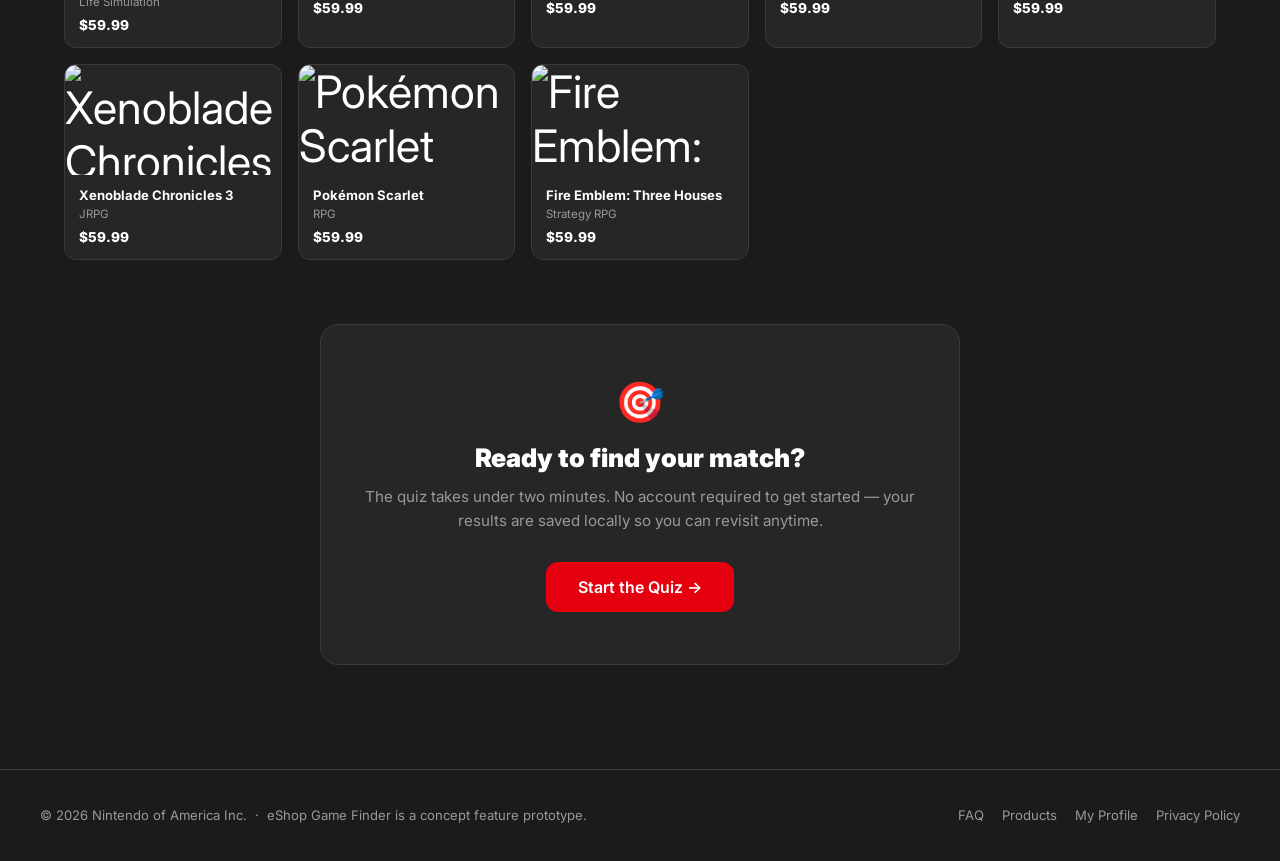
==== commit d4f0c655: "Update index.html" ====
--- a/index.html
+++ b/index.html
@@ -15,63 +15,122 @@
       object-fit: cover;
       display: block;
     }
+  </style>
+</head>
+<body>
 
-    /* ── Nintendo Switch hero ───────────────────────────── */
-    .switch-console {
-      display: flex;
-      align-items: stretch;
-      max-width: 940px;
-      margin: 40px auto 24px;
-      padding: 0 16px;
-      filter: drop-shadow(0 24px 48px rgba(0,0,0,0.35));
-    }
+<nav class="nav">
+  <div class="nav-inner">
+    <a href="index.html" class="nav-logo">
+      <div class="logo-mark">N</div>
+      eShop Game Finder
+    </a>
+    <div class="nav-links">
+      <a href="index.html" class="nav-link active">Home</a>
+      <a href="faq.html" class="nav-link">FAQ</a>
+      <a href="other-products.html" class="nav-link">Products</a>
+      <a href="profile.html" class="nav-link">My Profile</a>
+      <a href="quiz.html" class="nav-link quiz-cta">Take the Quiz</a>
+    </div>
+  </div>
+</nav>
 
-    .joycon {
-      flex: 0 0 clamp(46px, 9vw, 76px);
-      display: flex;
-      flex-direction: column;
-      align-items: center;
-      justify-content: space-between;
-      padding: clamp(20px, 4vw, 40px) 0;
-      position: relative;
-    }
-    .joycon-left {
-      background: linear-gradient(135deg, #28c0f5, #1591d6);
-      border-radius: 44px 8px 8px 44px;
-      box-shadow: inset 0 0 22px rgba(0,0,0,0.18);
-    }
-    .joycon-right {
-      background: linear-gradient(135deg, #ff4655, #e01b34);
-      border-radius: 8px 44px 44px 8px;
-      box-shadow: inset 0 0 22px rgba(0,0,0,0.18);
-    }
+<!-- HERO -->
+<div class="hero">
+  <div class="hero-badge">✦ New eShop Feature — Concept</div>
+  <h1>Find Your <span>Perfect</span><br>Nintendo Game</h1>
+  <p>Answer three quick questions and our algorithm matches your playstyle to the best Switch games; personalized just for you.</p>
+  <div class="hero-actions">
+    <a href="quiz.html" class="btn btn-primary">▶ Take the Quiz</a>
+    <a href="faq.html" class="btn btn-secondary">Learn More</a>
+  </div>
+</div>
 
-    /* Joy-Con controls (CSS-drawn) */
-    .stick {
-      width: clamp(20px, 3.6vw, 30px);
-      height: clamp(20px, 3.6vw, 30px);
-      border-radius: 50%;
-      background: radial-gradient(circle at 35% 32%, #5a5a5a, #161616);
-      border: 3px solid rgba(0,0,0,0.28);
-    }
-    .btn-cluster {
-      display: grid;
-      grid-template-columns: repeat(3, 1fr);
-      grid-template-rows: repeat(3, 1fr);
-      gap: 3px;
-      width: clamp(30px, 5.4vw, 46px);
-      height: clamp(30px, 5.4vw, 46px);
-    }
-    .btn-cluster span {
-      border-radius: 50%;
-      background: rgba(0,0,0,0.22);
-    }
-    .dpad span:nth-child(2),
-    .dpad span:nth-child(4),
-    .dpad span:nth-child(6),
-    .dpad span:nth-child(8) { background: rgba(0,0,0,0.32); }
-    .dpad span:nth-child(1),
-    .dpad span:nth-child(3),
-    .dpad span:nth-child(5),
-    .dpad span:nth-child(7),
-    .dpad span:nth-child(9) { background: transparent; }
+<!-- HOW IT WORKS -->
+<section>
+  <div class="section-label">How It Works</div>
+  <div class="section-title">Three steps to your next favorite game</div>
+  <p class="section-sub">Our recommendation engine blends your quiz answers with your eShop purchase history to surface games you'll actually love.</p>
+  <div class="steps">
+    <div class="step-card">
+      <div class="step-num">1</div>
+      <div class="step-icon">🎮</div>
+      <h3>Answer Three Questions</h3>
+      <p>Tell us how you like to play: your preferred intensity, social style, and taste for storytelling.</p>
+    </div>
+    <div class="step-card">
+      <div class="step-num">2</div>
+      <div class="step-icon">🧠</div>
+      <h3>We Analyze Your Taste</h3>
+      <p>Our engine cross-references your answers with your purchase history to build a unique taste profile.</p>
+    </div>
+    <div class="step-card">
+      <div class="step-num">3</div>
+      <div class="step-icon">✨</div>
+      <h3>Get Personalized Picks</h3>
+      <p>Receive a top recommendation plus additional picks tailored to your profile, it'll be ready to download instantly.</p>
+    </div>
+  </div>
+</section>
+
+<!-- STATS BANNER -->
+<div class="stats-banner">
+  <div>
+    <div class="stat-big">6,800+</div>
+    <div class="stat-desc">Games oen Nintendo Switch eShop</div>
+  </div>
+  <div>
+    <div class="stat-big">94%</div>
+    <div class="stat-desc">User satisfaction with recommendations</div>
+  </div>
+  <div>
+    <div class="stat-big">3 min</div>
+    <div class="stat-desc">Average time to get your match</div>
+  </div>
+  <div>
+    <div class="stat-big">∞</div>
+    <div class="stat-desc">Retake whenever your mood changes</div>
+  </div>
+</div>
+
+<!-- FEATURED GAMES -->
+<section>
+  <div class="section-label">On the Radar</div>
+  <div class="section-title">Games you might discover</div>
+  <p class="section-sub">A sample of the Switch library waiting to be matched to your playstyle.</p>
+  <div class="games-grid">
+    <div class="game-card"><div class="game-cover"><img src="https://placehold.co/600x600/7BC67E/FFFFFF?text=Animal+Crossing" alt="Animal Crossing: New Horizons"></div><div class="game-info"><div class="game-title">Animal Crossing: New Horizons</div><div class="game-genre">Life Simulation</div><div class="game-price">$59.99</div></div></div>
+    <div class="game-card"><div class="game-cover"><img src="https://placehold.co/600x600/4CAF50/FFFFFF?text=Zelda+BOTW" alt="Zelda: Breath of the Wild"></div><div class="game-info"><div class="game-title">Zelda: Breath of the Wild</div><div class="game-genre">Action Adventure</div><div class="game-price">$59.99</div></div></div>
+    <div class="game-card"><div class="game-cover"><img src="https://placehold.co/600x600/F44336/FFFFFF?text=Smash+Bros" alt="Super Smash Bros. Ultimate"></div><div class="game-info"><div class="game-title">Super Smash Bros. Ultimate</div><div class="game-genre">Fighting</div><div class="game-price">$59.99</div></div></div>
+    <div class="game-card"><div class="game-cover"><img src="https://placehold.co/600x600/FF9800/FFFFFF?text=Mario+Kart+8" alt="Mario Kart 8 Deluxe"></div><div class="game-info"><div class="game-title">Mario Kart 8 Deluxe</div><div class="game-genre">Racing</div><div class="game-price">$59.99</div></div></div>
+    <div class="game-card"><div class="game-cover"><img src="https://placehold.co/600x600/FF80AB/FFFFFF?text=Kirby" alt="Kirby: Forgotten Land"></div><div class="game-info"><div class="game-title">Kirby: Forgotten Land</div><div class="game-genre">Platformer</div><div class="game-price">$59.99</div></div></div>
+    <div class="game-card"><div class="game-cover"><img src="https://placehold.co/600x600/3F51B5/FFFFFF?text=Xenoblade+3" alt="Xenoblade Chronicles 3"></div><div class="game-info"><div class="game-title">Xenoblade Chronicles 3</div><div class="game-genre">JRPG</div><div class="game-price">$59.99</div></div></div>
+    <div class="game-card"><div class="game-cover"><img src="https://placehold.co/600x600/FFEB3B/333333?text=Pokemon+Scarlet" alt="Pokémon Scarlet"></div><div class="game-info"><div class="game-title">Pokémon Scarlet</div><div class="game-genre">RPG</div><div class="game-price">$59.99</div></div></div>
+    <div class="game-card"><div class="game-cover"><img src="https://placehold.co/600x600/9C27B0/FFFFFF?text=Fire+Emblem" alt="Fire Emblem: Three Houses"></div><div class="game-info"><div class="game-title">Fire Emblem: Three Houses</div><div class="game-genre">Strategy RPG</div><div class="game-price">$59.99</div></div></div>
+  </div>
+</section>
+
+<!-- CTA BAND -->
+<section style="text-align:center; padding-top:0;">
+  <div style="background:var(--surface); border:1px solid var(--border); border-radius:18px; padding:52px 32px; max-width:640px; margin:0 auto;">
+    <div style="font-size:2.5rem; margin-bottom:16px;">🎯</div>
+    <h2 style="font-size:1.6rem; font-weight:900; margin-bottom:12px;">Ready to find your match?</h2>
+    <p style="color:var(--text-muted); margin-bottom:28px; font-size:0.95rem; line-height:1.6;">The quiz takes under two minutes. No account required to get started — your results are saved locally so you can revisit anytime.</p>
+    <a href="quiz.html" class="btn btn-primary" style="font-size:1rem; padding:15px 32px;">Start the Quiz →</a>
+  </div>
+</section>
+
+<footer>
+  <div class="footer-inner">
+    <div class="footer-text">© 2026 Nintendo of America Inc. &nbsp;·&nbsp; eShop Game Finder is a concept feature prototype.</div>
+    <div class="footer-links">
+      <a href="faq.html">FAQ</a>
+      <a href="other-products.html">Products</a>
+      <a href="profile.html">My Profile</a>
+      <a href="#">Privacy Policy</a>
+    </div>
+  </div>
+</footer>
+
+</body>
+</html>
